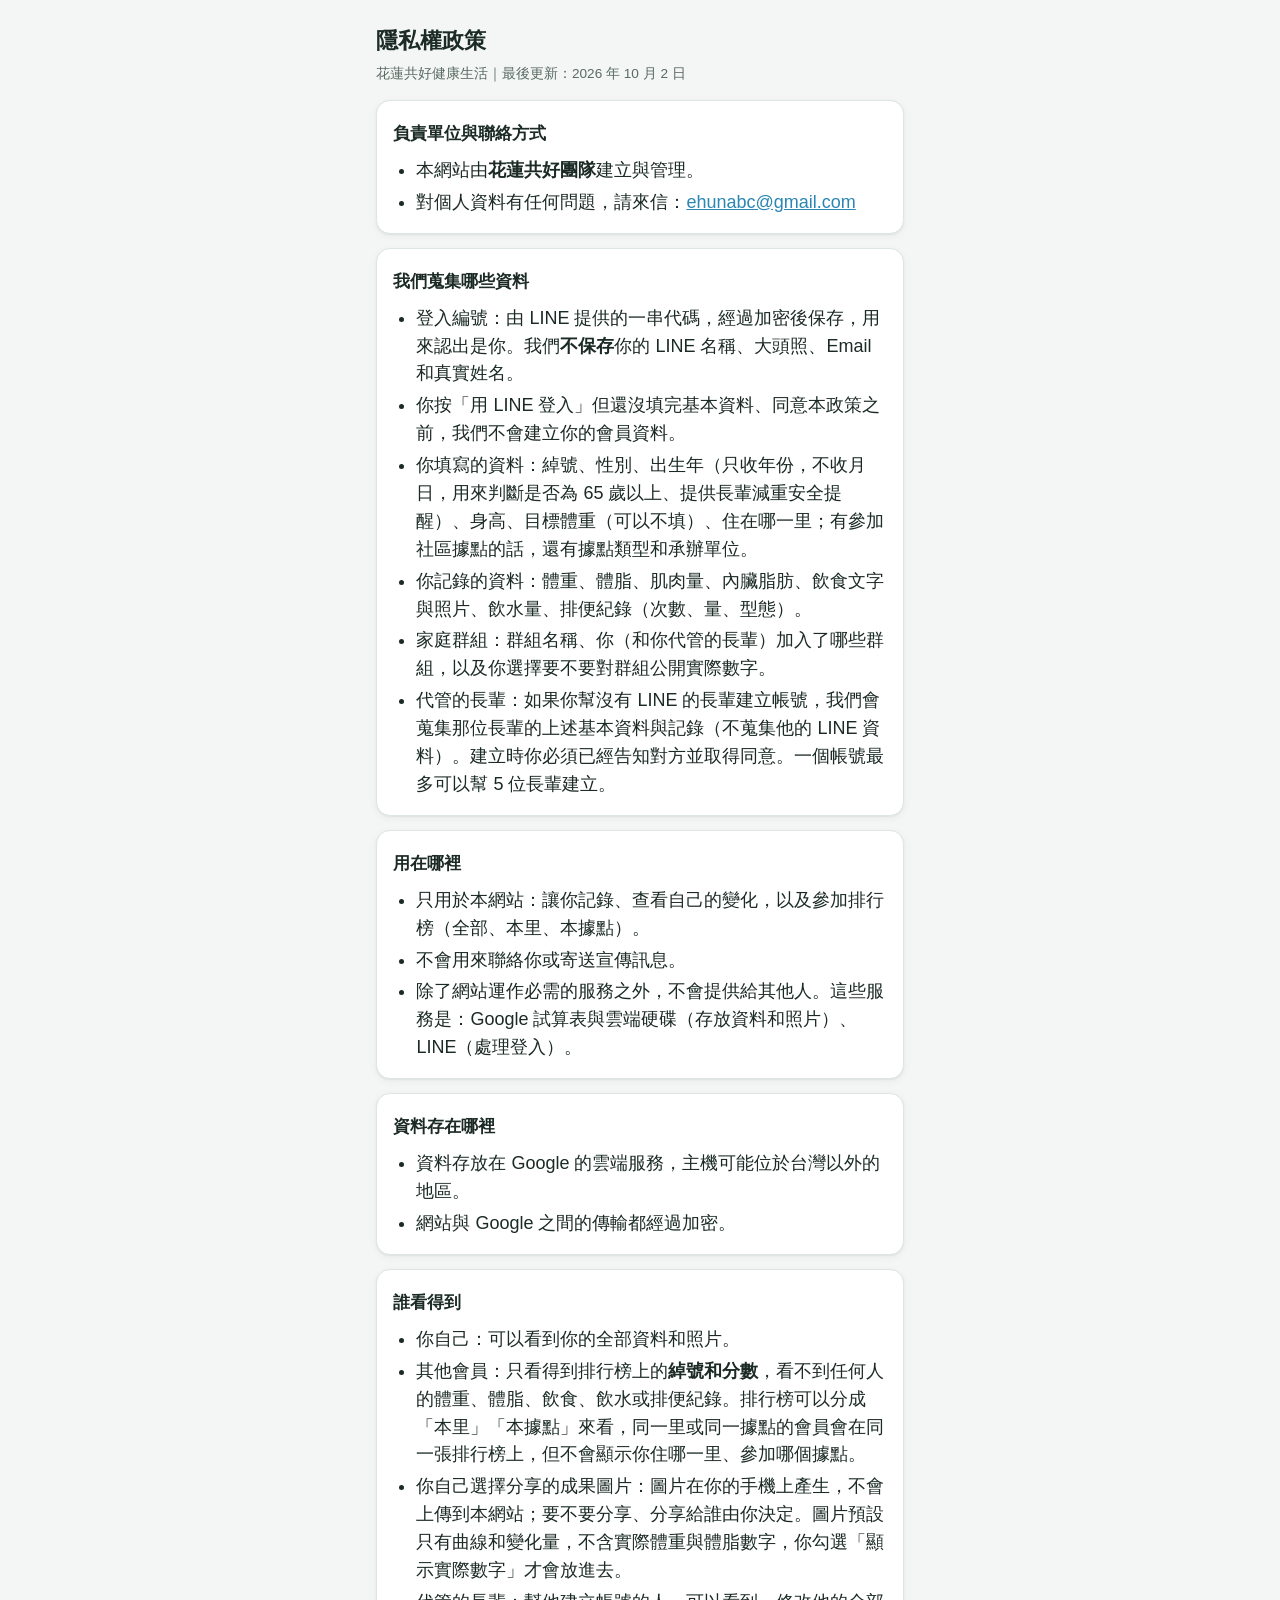
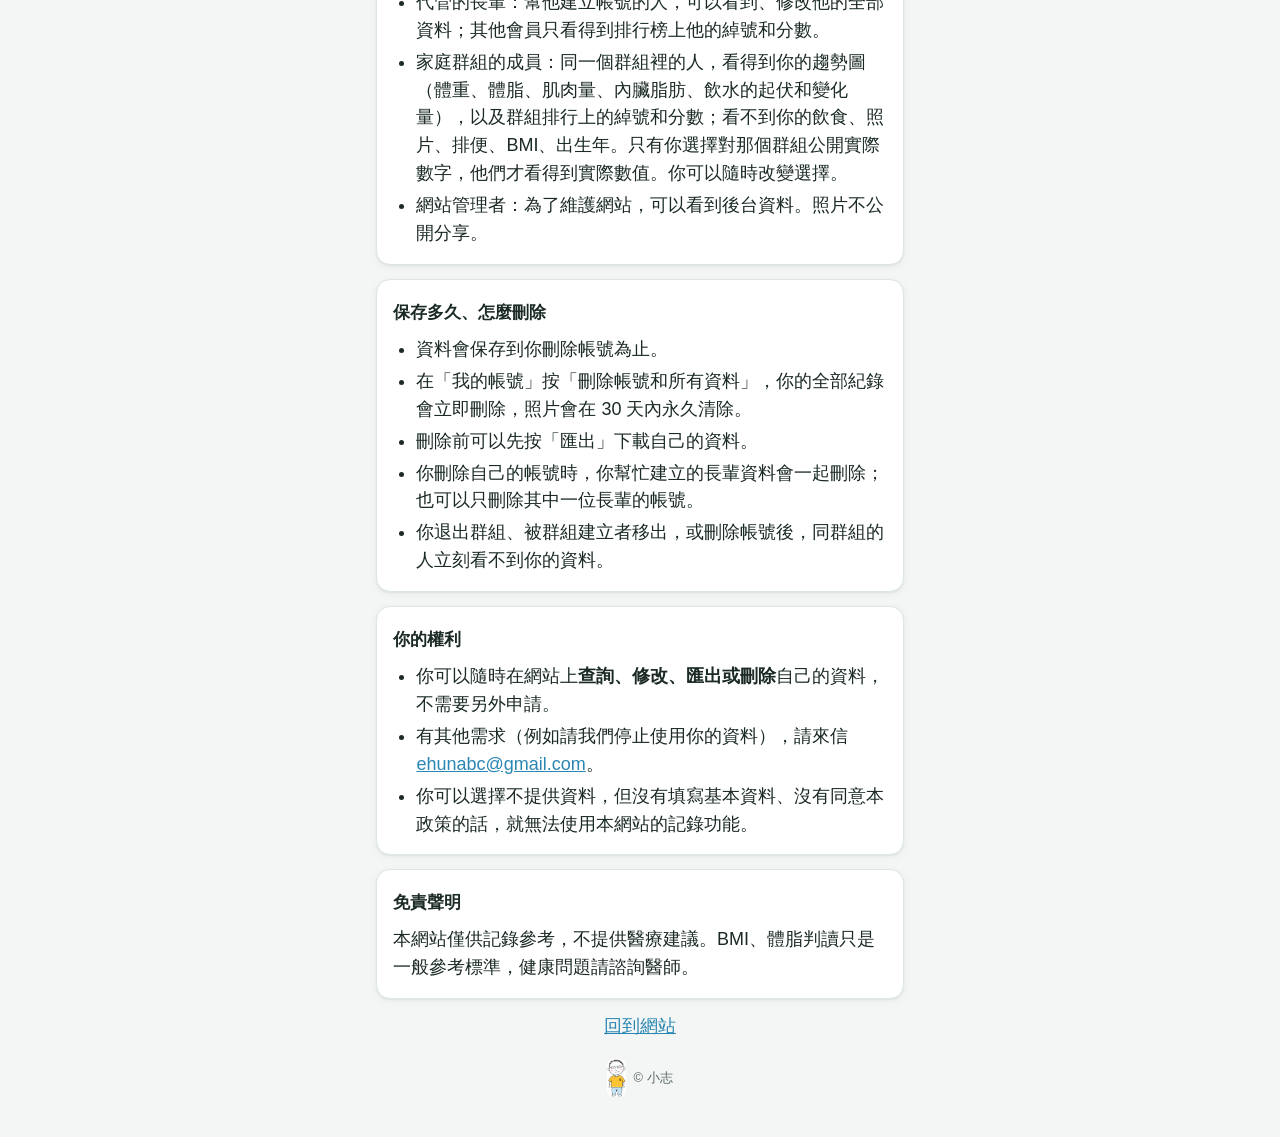
==== privacy.html @ e1be7bd6 "每頁底部加小圖像與 © 小志" ====
<!DOCTYPE html>
<html lang="zh-Hant-TW">
<head>
  <meta charset="UTF-8">
  <meta name="viewport" content="width=device-width, initial-scale=1, viewport-fit=cover">
  <meta name="theme-color" content="#1f7a5c">
  <link rel="icon" type="image/png" sizes="32x32" href="icons/favicon-32.png">
  <title>隱私權政策｜花蓮共好健康生活</title>
  <link rel="stylesheet" href="css/style.css">
  <style>
    .policy { padding-bottom: 40px; }
    .policy h1 { font-size: 1.4rem; margin: 8px 0 4px; }
    .policy h2 { margin-top: 4px; }
    .policy ul { margin: 6px 0 0; padding-left: 1.3em; }
    .policy li + li { margin-top: 4px; }
  </style>
</head>
<body>
  <main class="page policy">
    <h1>隱私權政策</h1>
    <p class="hint">花蓮共好健康生活｜最後更新：2026 年 10 月 2 日</p>

    <div class="card" style="margin-top:16px">
      <h2>負責單位與聯絡方式</h2>
      <ul>
        <li>本網站由<strong>花蓮共好團隊</strong>建立與管理。</li>
        <li>對個人資料有任何問題，請來信：<a href="mailto:ehunabc@gmail.com">ehunabc@gmail.com</a></li>
      </ul>
    </div>

    <div class="card">
      <h2>我們蒐集哪些資料</h2>
      <ul>
        <li>登入編號：由 LINE 提供的一串代碼，經過加密後保存，用來認出是你。我們<strong>不保存</strong>你的 LINE 名稱、大頭照、Email 和真實姓名。</li>
        <li>你按「用 LINE 登入」但還沒填完基本資料、同意本政策之前，我們不會建立你的會員資料。</li>
        <li>你填寫的資料：綽號、性別、出生年（只收年份，不收月日，用來判斷是否為 65 歲以上、提供長輩減重安全提醒）、身高、目標體重（可以不填）、住在哪一里；有參加社區據點的話，還有據點類型和承辦單位。</li>
        <li>你記錄的資料：體重、體脂、肌肉量、內臟脂肪、飲食文字與照片、飲水量、排便紀錄（次數、量、型態）。</li>
        <li>家庭群組：群組名稱、你（和你代管的長輩）加入了哪些群組，以及你選擇要不要對群組公開實際數字。</li>
        <li>代管的長輩：如果你幫沒有 LINE 的長輩建立帳號，我們會蒐集那位長輩的上述基本資料與記錄（不蒐集他的 LINE 資料）。建立時你必須已經告知對方並取得同意。一個帳號最多可以幫 5 位長輩建立。</li>
      </ul>
    </div>

    <div class="card">
      <h2>用在哪裡</h2>
      <ul>
        <li>只用於本網站：讓你記錄、查看自己的變化，以及參加排行榜（全部、本里、本據點）。</li>
        <li>不會用來聯絡你或寄送宣傳訊息。</li>
        <li>除了網站運作必需的服務之外，不會提供給其他人。這些服務是：Google 試算表與雲端硬碟（存放資料和照片）、LINE（處理登入）。</li>
      </ul>
    </div>

    <div class="card">
      <h2>資料存在哪裡</h2>
      <ul>
        <li>資料存放在 Google 的雲端服務，主機可能位於台灣以外的地區。</li>
        <li>網站與 Google 之間的傳輸都經過加密。</li>
      </ul>
    </div>

    <div class="card">
      <h2>誰看得到</h2>
      <ul>
        <li>你自己：可以看到你的全部資料和照片。</li>
        <li>其他會員：只看得到排行榜上的<strong>綽號和分數</strong>，看不到任何人的體重、體脂、飲食、飲水或排便紀錄。排行榜可以分成「本里」「本據點」來看，同一里或同一據點的會員會在同一張排行榜上，但不會顯示你住哪一里、參加哪個據點。</li>
        <li>你自己選擇分享的成果圖片：圖片在你的手機上產生，不會上傳到本網站；要不要分享、分享給誰由你決定。圖片預設只有曲線和變化量，不含實際體重與體脂數字，你勾選「顯示實際數字」才會放進去。</li>
        <li>代管的長輩：幫他建立帳號的人，可以看到、修改他的全部資料；其他會員只看得到排行榜上他的綽號和分數。</li>
        <li>家庭群組的成員：同一個群組裡的人，看得到你的趨勢圖（體重、體脂、肌肉量、內臟脂肪、飲水的起伏和變化量），以及群組排行上的綽號和分數；看不到你的飲食、照片、排便、BMI、出生年。只有你選擇對那個群組公開實際數字，他們才看得到實際數值。你可以隨時改變選擇。</li>
        <li>網站管理者：為了維護網站，可以看到後台資料。照片不公開分享。</li>
      </ul>
    </div>

    <div class="card">
      <h2>保存多久、怎麼刪除</h2>
      <ul>
        <li>資料會保存到你刪除帳號為止。</li>
        <li>在「我的帳號」按「刪除帳號和所有資料」，你的全部紀錄會立即刪除，照片會在 30 天內永久清除。</li>
        <li>刪除前可以先按「匯出」下載自己的資料。</li>
        <li>你刪除自己的帳號時，你幫忙建立的長輩資料會一起刪除；也可以只刪除其中一位長輩的帳號。</li>
        <li>你退出群組、被群組建立者移出，或刪除帳號後，同群組的人立刻看不到你的資料。</li>
      </ul>
    </div>

    <div class="card">
      <h2>你的權利</h2>
      <ul>
        <li>你可以隨時在網站上<strong>查詢、修改、匯出或刪除</strong>自己的資料，不需要另外申請。</li>
        <li>有其他需求（例如請我們停止使用你的資料），請來信 <a href="mailto:ehunabc@gmail.com">ehunabc@gmail.com</a>。</li>
        <li>你可以選擇不提供資料，但沒有填寫基本資料、沒有同意本政策的話，就無法使用本網站的記錄功能。</li>
      </ul>
    </div>

    <div class="card">
      <h2>免責聲明</h2>
      <p>本網站僅供記錄參考，不提供醫療建議。BMI、體脂判讀只是一般參考標準，健康問題請諮詢醫師。</p>
    </div>

    <p class="center"><a href="index.html">回到網站</a></p>
    <p class="copyright"><img src="images/xiaozhi.png" width="57" height="120" alt="" loading="lazy"><span>© 小志</span></p>
  </main>
</body>
</html>
---- css/style.css ----
/* 花蓮共好健康生活：手機為主、字大好按 */
:root {
  --bg: #f3f6f4;
  --surface: #ffffff;
  --ink: #1b2a24;
  --muted: #5a6a63;
  --line: #dde6e1;
  --primary: #1f7a5c;
  --primary-soft: #e3f1ea;
  --primary-ink: #ffffff;
  --sea: #2a86b3;
  --sea-ink: #16618a;
  --tip-bg: #e6f2f8;
  --ok: #1f7a5c;
  --ok-soft: #e3f1ea;
  --warn: #a8620a;
  --warn-soft: #fbefdc;
  --bad: #b3372b;
  --bad-soft: #f9e3e0;
  --band: rgba(31, 122, 92, 0.12);
  --gold: #c9951c;
  --silver: #8a979c;
  --bronze: #b0703a;
  --shadow: 0 1px 2px rgba(20, 40, 30, 0.06), 0 2px 8px rgba(20, 40, 30, 0.05);
  --radius: 14px;
  --tabbar-h: 64px;
  color-scheme: light;
}

@media (prefers-color-scheme: dark) {
  :root:not([data-theme="light"]) {
    --bg: #111815;
    --surface: #1a2320;
    --ink: #e6eeea;
    --muted: #9db0a8;
    --line: #2c3934;
    --primary: #4cb68e;
    --primary-soft: #1d3a2f;
    --primary-ink: #0d1f18;
    --sea: #5db3dc;
    --sea-ink: #8fcdea;
    --tip-bg: #16303d;
    --ok: #5cc49b;
    --ok-soft: #1d3a2f;
    --warn: #e2a24c;
    --warn-soft: #3a2c16;
    --bad: #ec7a6c;
    --bad-soft: #3d201c;
    --band: rgba(76, 182, 142, 0.16);
    --shadow: none;
    color-scheme: dark;
  }
}

* { box-sizing: border-box; }
[hidden] { display: none !important; }

html { -webkit-text-size-adjust: 100%; }
body {
  margin: 0;
  background: var(--bg);
  color: var(--ink);
  font-family: -apple-system, BlinkMacSystemFont, "PingFang TC", "Noto Sans TC", "Microsoft JhengHei", sans-serif;
  font-size: 18px;
  line-height: 1.55;
}

h1, h2, p { margin: 0; }
h2 { font-size: 1.05rem; margin-bottom: 10px; }
a { color: var(--sea); }

.sr-only {
  position: absolute; width: 1px; height: 1px; overflow: hidden;
  clip: rect(0 0 0 0); white-space: nowrap;
}

/* ---------- 示範提示 ---------- */
.demo-banner {
  background: var(--warn-soft);
  color: var(--warn);
  font-size: 0.85rem;
  padding: 6px 16px;
  text-align: center;
}

/* ---------- 版面 ---------- */
.page {
  max-width: 560px;
  margin: 0 auto;
  padding: 16px 16px calc(var(--tabbar-h) + 24px + env(safe-area-inset-bottom));
}
#view-onboard .page { padding-bottom: 32px; }
.page-title { font-size: 1.3rem; margin: 8px 0 16px; }

.card {
  background: var(--surface);
  border-radius: var(--radius);
  box-shadow: var(--shadow);
  border: 1px solid var(--line);
  padding: 16px;
  margin-bottom: 14px;
}
.card > p + p { margin-top: 6px; }

.grid-2 { display: grid; grid-template-columns: 1fr 1fr; gap: 12px; }

.hint { color: var(--muted); font-size: 0.85rem; }
.center { text-align: center; }
.hint.center { margin-top: 10px; }
.sub { color: var(--muted); font-size: 0.85rem; }
.status { color: var(--primary); font-size: 0.9rem; min-height: 1.2em; margin: 8px 0 4px; }
.form-error { color: var(--bad); font-size: 0.9rem; min-height: 1.3em; margin: 6px 0; }

/* ---------- 表單 ---------- */
.field { display: block; margin-bottom: 12px; border: 0; padding: 0; }
.field > span, .field > legend { display: block; font-size: 0.9rem; color: var(--muted); margin-bottom: 4px; padding: 0; }

input[type="text"], input[type="number"], input[type="date"], textarea, select {
  width: 100%;
  font: inherit;
  color: var(--ink);
  background: var(--bg);
  border: 1.5px solid var(--line);
  border-radius: 10px;
  padding: 10px 12px;
  min-height: 48px;
}
input:focus, textarea:focus, select:focus { outline: none; border-color: var(--primary); background: var(--surface); }
textarea { resize: vertical; }
select { text-overflow: ellipsis; }
select:disabled { opacity: 0.55; }

/* 目標體重旁的建議範圍與提醒 */
.birth-hint { margin: -6px 0 12px; min-height: 1.2em; }
.target-help { margin: -4px 0 12px; }
.target-help .range-line { font-size: 0.95rem; color: var(--primary); }
.target-help .fill-mid { padding: 6px 0; text-align: left; }
.target-warn, .elder-note {
  background: var(--warn-soft); color: var(--warn); border-radius: 10px;
  padding: 8px 12px; font-size: 0.9rem; margin-top: 6px;
}

/* 里別 → 類型 → 承辦單位 */
.site-picker { border-top: 1px solid var(--line); padding-top: 12px; margin-top: 4px; }
.site-picker .site-more[hidden] { display: none; }
.site-picker .site-more { background: var(--bg); border-radius: 12px; padding: 10px 12px 2px; margin-bottom: 12px; }
.site-picker .site-more .hint { margin: 0 0 8px; }
.site-picker .site-full { margin: -6px 0 10px; color: var(--primary); }
.site-picker .site-full[hidden] { display: none; }

.check { display: flex; gap: 10px; align-items: flex-start; margin: 4px 0; font-size: 0.95rem; }
.check input { width: 22px; height: 22px; margin-top: 3px; accent-color: var(--primary); flex: none; }

/* 分段選擇按鈕 */
.seg { display: grid; grid-auto-flow: column; grid-auto-columns: 1fr; gap: 6px; margin-bottom: 12px; }
.seg label { position: relative; }
.seg input { position: absolute; opacity: 0; inset: 0; margin: 0; }
.seg span {
  display: flex; align-items: center; justify-content: center;
  min-height: 46px; border-radius: 10px;
  border: 1.5px solid var(--line); background: var(--bg);
  font-size: 0.95rem; cursor: pointer;
}
.seg input:checked + span { background: var(--primary); border-color: var(--primary); color: var(--primary-ink); font-weight: 600; }
.seg input:focus-visible + span { outline: 2px solid var(--sea); outline-offset: 2px; }

/* ---------- 按鈕 ---------- */
.btn {
  font: inherit;
  font-size: 1rem;
  min-height: 50px;
  padding: 10px 18px;
  border-radius: 12px;
  border: 1.5px solid var(--line);
  background: var(--surface);
  color: var(--ink);
  cursor: pointer;
  display: inline-flex; align-items: center; justify-content: center; gap: 10px;
}
.btn.block { width: 100%; margin-top: 8px; }
.btn.primary { background: var(--primary); border-color: var(--primary); color: var(--primary-ink); font-weight: 600; }
.btn.danger { background: var(--bad); border-color: var(--bad); color: #fff; font-weight: 600; }
.btn.danger-outline { color: var(--bad); border-color: var(--bad-soft); }
.btn:active { transform: translateY(1px); }
.btn-row { display: grid; grid-template-columns: 1fr 1fr; gap: 10px; margin-top: 8px; }

.link-btn {
  font: inherit; font-size: 0.9rem; background: none; border: 0; padding: 6px 8px;
  color: var(--sea); cursor: pointer; text-decoration: underline; text-underline-offset: 3px;
}
.danger-text { color: var(--bad); }

/* ---------- 登入頁 ---------- */
.login-wrap { max-width: 420px; margin: 0 auto; padding: 32px 20px 24px; }
.brand { text-align: center; margin-bottom: 20px; }
.brand-mark { width: 76px; height: 76px; margin: 0 auto 12px; border-radius: 22px; background: var(--primary-soft); display: grid; place-items: center; }
.brand-mark svg { width: 56px; height: 56px; }
.mark-mountain { fill: var(--primary); }
.mark-sea { fill: var(--sea); }
.brand h1 { font-size: 1.6rem; letter-spacing: 0.04em; }
.tagline { color: var(--muted); margin-top: 4px; }

.feature-list { list-style: none; padding: 16px; margin: 0 0 20px; background: var(--surface); border: 1px solid var(--line); border-radius: var(--radius); }
.feature-list li { padding: 4px 0 4px 26px; position: relative; font-size: 0.95rem; }
.feature-list li::before { content: ""; position: absolute; left: 4px; top: 12px; width: 10px; height: 10px; border-radius: 50%; background: var(--primary); }

.btn-line { width: 100%; margin-bottom: 12px; font-weight: 600; }

/* 登入頁最底下的單位標誌：小小的、不搶眼 */
.partner { margin-top: 26px; text-align: center; }
.partner img { width: 145px; max-width: 50%; height: auto; opacity: 0.9; }

/* 跟後台溝通時，最上方出現一條跑動的細線 */
.busy-bar { position: fixed; top: 0; left: 0; right: 0; height: 3px; z-index: 50; pointer-events: none; opacity: 0; transition: opacity 0.2s; overflow: hidden; }
.busy-bar::before { content: ""; position: absolute; top: 0; bottom: 0; width: 40%; background: var(--sea); animation: busy 1s ease-in-out infinite; }
.is-busy .busy-bar { opacity: 1; }
@keyframes busy { from { left: -40%; } to { left: 100%; } }
.btn-line svg { width: 24px; height: 24px; flex: none; }
.btn-line { background: #06c755; border-color: #06c755; color: #fff; }

/* 著作權：小圖像＋© 小志（每一頁最底下）；圖是白底，深色模式加圓角讓邊緣自然 */
.copyright { margin: 18px 0 0; display: flex; align-items: center; justify-content: center; gap: 8px; font-size: 0.8rem; color: var(--muted); }
.copyright img { height: 38px; width: auto; border-radius: 6px; }
.site-foot { margin-top: 28px; text-align: center; font-size: 0.8rem; color: var(--muted); display: grid; gap: 4px; }

/* ---------- 主畫面頂端與分頁列 ---------- */
.topbar {
  position: sticky; top: 0; z-index: 5;
  display: flex; justify-content: space-between; align-items: center; gap: 12px;
  padding: 12px 16px;
  background: var(--primary); color: var(--primary-ink);
}
.topbar-title { font-weight: 700; letter-spacing: 0.03em; }
.topbar-hello { font-size: 0.85rem; opacity: 0.9; overflow: hidden; text-overflow: ellipsis; white-space: nowrap; }
.topbar-right { display: flex; align-items: center; gap: 10px; min-width: 0; }
.help-btn {
  flex: none; width: 36px; height: 36px; border-radius: 50%;
  border: 2px solid rgba(255, 255, 255, 0.85); background: transparent;
  color: var(--primary-ink); font: inherit; font-weight: 700; font-size: 1rem; line-height: 1; padding: 0; cursor: pointer;
}
.back-btn { font: inherit; font-weight: 600; background: none; border: 0; color: var(--primary-ink); padding: 6px 4px; cursor: pointer; }

/* ---------- 內臟脂肪的單位選擇 ---------- */
.visceral-field > span { display: flex; align-items: center; gap: 8px; height: 1.55em; margin-bottom: 4px; }
.unit-select {
  font: inherit; font-size: 0.85rem; min-height: 0; height: 30px; padding: 0 6px; border-radius: 8px;
  border: 1.5px solid var(--primary); background: var(--primary-soft); color: var(--ink); width: auto;
}
#visceral-hint { margin: -4px 0 6px; }
#visceral-hint.old { color: var(--warn); }

/* ---------- 家人群組 ---------- */
.chips { display: flex; flex-wrap: wrap; gap: 8px; margin-bottom: 12px; }
.chip {
  font: inherit; font-size: 0.95rem; min-height: 40px; padding: 4px 14px; border-radius: 999px;
  border: 1.5px solid var(--line); background: var(--surface); color: var(--ink); cursor: pointer;
}
.chip.on { background: var(--primary); border-color: var(--primary); color: var(--primary-ink); font-weight: 600; }
.group-title { display: flex; justify-content: space-between; align-items: baseline; gap: 8px; }
.group-title h2 { margin-bottom: 6px; }
.invite { font-size: 1.1rem; margin: 4px 0; }
.invite strong { font-size: 1.7rem; letter-spacing: 0.18em; color: var(--primary); font-variant-numeric: tabular-nums; }
.me-mark.mine { background: var(--sea); }
.me-mark.creator { background: var(--muted); }
.gm-row { padding: 10px 0; border-top: 1px solid var(--line); display: grid; gap: 6px; }
.gm-name { display: flex; align-items: center; flex-wrap: wrap; gap: 4px; }
.gm-name .nick { font-weight: 600; }
.gm-row .check.small { font-size: 0.85rem; margin: 0; }
.gm-row .link-btn { justify-self: start; padding-left: 0; }
#groups-actions { margin-top: 6px; }

/* ---------- 代管：幫沒有 LINE 的長輩記錄 ---------- */
.who-select {
  font: inherit; font-size: 0.85rem; min-height: 36px; max-width: 46vw; padding: 4px 8px;
  border-radius: 10px; border: 2px solid rgba(255, 255, 255, 0.85); background: transparent; color: var(--primary-ink);
  text-overflow: ellipsis;
}
.who-select option { color: #1b2a24; background: #ffffff; }
.is-acting .topbar { background: var(--sea-ink); }
.acting-bar {
  position: sticky; top: 60px; z-index: 4;
  display: flex; justify-content: space-between; align-items: center; gap: 8px;
  background: var(--tip-bg); color: var(--sea-ink); padding: 6px 16px; font-size: 0.9rem; font-weight: 600;
}
.managed-row { display: flex; justify-content: space-between; align-items: center; gap: 8px; padding: 6px 0; border-top: 1px solid var(--line); }
.managed-row .nick { font-weight: 600; overflow: hidden; text-overflow: ellipsis; white-space: nowrap; }
.managed-dialog { max-height: 92vh; overflow-y: auto; }
#managed-list { margin: 8px 0 4px; }
#managed-list .count { color: var(--muted); font-size: 0.85rem; margin-bottom: 4px; }

/* ---------- 常見問題 ---------- */
#view-faq .page { padding-bottom: 32px; }
.faq-search { position: sticky; top: 60px; z-index: 4; background: var(--bg); padding: 4px 0 8px; }
.faq-search input {
  width: 100%; font: inherit; min-height: 50px; padding: 10px 14px;
  border-radius: 999px; border: 2px solid var(--primary); background: var(--surface); color: var(--ink);
}
#faq-count { margin: 0 4px 10px; }
.faq-cat h2 { color: var(--primary); margin-bottom: 4px; }
.faq-item { border-top: 1px solid var(--line); }
.faq-item:first-of-type { border-top: 0; }
.faq-item summary {
  cursor: pointer; padding: 12px 28px 12px 0; font-weight: 600; position: relative; list-style: none;
}
.faq-item summary::-webkit-details-marker { display: none; }
.faq-item summary::after { content: "＋"; position: absolute; right: 2px; top: 12px; color: var(--sea); }
.faq-item[open] summary::after { content: "－"; }
.faq-a { padding: 0 0 14px; font-size: 0.95rem; line-height: 1.7; color: var(--ink); }
.faq-note { color: var(--muted); font-size: 0.82rem; margin: 6px 4px 0; }

.tabbar {
  position: fixed; left: 0; right: 0; bottom: 0; z-index: 5;
  display: grid; grid-template-columns: repeat(6, 1fr);
  background: var(--surface); border-top: 1px solid var(--line);
  padding-bottom: env(safe-area-inset-bottom);
}
.tabbar button {
  font: inherit; font-size: 0.68rem; color: var(--muted); padding: 0 2px;
  background: none; border: 0; min-height: var(--tabbar-h);
  display: flex; flex-direction: column; align-items: center; justify-content: center; gap: 3px;
  cursor: pointer;
}
.tabbar svg { width: 24px; height: 24px; fill: none; stroke: currentColor; stroke-width: 2; stroke-linecap: round; stroke-linejoin: round; }
.tabbar button.active { color: var(--primary); font-weight: 700; }

/* ---------- 今天記錄 ---------- */
.tip {
  display: flex; gap: 10px; align-items: flex-start;
  background: var(--tip-bg); color: var(--ink);
  border-left: 5px solid var(--sea);
  border-radius: 10px; padding: 12px 14px; margin-bottom: 14px;
  font-size: 0.92rem;
}
.tip svg { flex: none; width: 24px; height: 24px; margin-top: 1px; fill: none; stroke: var(--sea); stroke-width: 2.2; stroke-linecap: round; }
.tip-title { font-weight: 700; font-size: 1.05rem; color: var(--sea-ink); margin-bottom: 2px; }
.day-meals { margin-top: 14px; }
.day-meals .sub { margin-bottom: 6px; }
.meal-row { display: flex; gap: 10px; align-items: baseline; padding: 6px 0; border-top: 1px solid var(--line); }
.meal-tag {
  flex: none; font-size: 0.8rem; font-weight: 600;
  background: var(--primary-soft); color: var(--primary);
  border-radius: 999px; padding: 2px 10px;
}
.meal-text { flex: 1; word-break: break-word; }

/* ---------- 飲水 ---------- */
.water-line { display: flex; align-items: baseline; gap: 6px; }
.water-total { font-size: 2.2rem; font-weight: 700; color: var(--sea); line-height: 1.1; font-variant-numeric: tabular-nums; }
.water-bar { height: 10px; border-radius: 999px; background: var(--tip-bg); overflow: hidden; margin: 8px 0 4px; }
.water-bar span { display: block; height: 100%; width: 0; background: var(--sea); border-radius: 999px; transition: width 0.25s; }
.water-btns { display: grid; grid-template-columns: repeat(4, 1fr); gap: 8px; margin-top: 10px; }
.water-btns .btn { padding: 8px 4px; font-weight: 700; color: var(--sea-ink); border-color: var(--sea); background: var(--tip-bg); }
.water-edit { margin-top: 12px; }
.water-edit summary { color: var(--sea); font-size: 0.9rem; cursor: pointer; padding: 4px 0; }
.water-edit-row { display: grid; grid-template-columns: 1fr auto; gap: 8px; margin-top: 8px; }

/* ---------- 排便 ---------- */
.h2-row { display: flex; justify-content: space-between; align-items: center; gap: 8px; }
.count-badge { font-size: 0.9rem; font-weight: 700; background: var(--primary-soft); color: var(--primary); border-radius: 999px; padding: 2px 12px; }
.card > .sub { margin-bottom: 4px; }

/* 統計長條（我的變化 → 排便） */
.stat-label { margin-top: 10px; }
.stat-bar { display: flex; gap: 3px; margin-top: 4px; border-radius: 8px; overflow: hidden; }
.stat-bar span { min-width: 54px; padding: 6px 8px; font-size: 0.85rem; font-weight: 600; white-space: nowrap; color: #fff; text-align: center; }
.stat-bar .seg-0 { background: var(--warn); }
.stat-bar .seg-1 { background: var(--primary); }
.stat-bar .seg-2 { background: var(--sea); }


/* ---------- 照片 ---------- */
.photo-pick { display: flex; align-items: center; gap: 12px; margin-bottom: 8px; }
.photo-pick .btn { min-height: 46px; font-size: 0.95rem; }
.photo-pick svg { width: 22px; height: 22px; fill: none; stroke: currentColor; stroke-width: 2; stroke-linejoin: round; }

.thumbs { display: flex; flex-wrap: wrap; gap: 8px; }
.thumbs:empty { display: none; }
#photo-preview { margin-bottom: 4px; }
.thumbs-sm { margin-top: 6px; }
.thumb {
  position: relative; display: block; padding: 0; overflow: hidden;
  width: 64px; height: 64px; border-radius: 10px;
  border: 1px solid var(--line); background: var(--bg); cursor: zoom-in;
}
.thumb img { width: 100%; height: 100%; object-fit: cover; display: block; }
.thumb-lg { width: 88px; height: 88px; cursor: default; }
.thumb-missing { cursor: default; font-size: 0.65rem; color: var(--muted); line-height: 1.2; padding: 4px; }
.thumb-x {
  position: absolute; top: 4px; right: 4px;
  width: 28px; height: 28px; border-radius: 50%; border: 0;
  background: rgba(0, 0, 0, 0.6); color: #fff; font-size: 1.1rem; line-height: 1; cursor: pointer;
}

.viewer {
  border: 0; padding: 12px; border-radius: 16px;
  background: var(--surface); max-width: 94vw; max-height: 92vh;
  display: none; flex-direction: column; gap: 10px; align-items: stretch;
}
.viewer[open] { display: flex; }
.viewer::backdrop { background: rgba(0, 0, 0, 0.75); }
.viewer img { max-width: 100%; max-height: calc(92vh - 90px); object-fit: contain; border-radius: 10px; display: block; margin: 0 auto; }

/* ---------- 我的變化 ---------- */
.bmi-top { display: flex; justify-content: space-between; align-items: center; }
.bmi-num { font-size: 2.4rem; font-weight: 700; line-height: 1.1; font-variant-numeric: tabular-nums; }
.bmi-range { color: var(--muted); font-size: 0.9rem; margin: 4px 0 8px; }
.fat-line { display: flex; flex-wrap: wrap; gap: 6px 10px; align-items: center; padding-top: 10px; margin-top: 10px !important; border-top: 1px solid var(--line); }

.tag { display: inline-block; font-size: 0.85rem; font-weight: 700; padding: 3px 12px; border-radius: 999px; }
.tag-ok { background: var(--ok-soft); color: var(--ok); }
.tag-warn { background: var(--warn-soft); color: var(--warn); }
.tag-bad { background: var(--bad-soft); color: var(--bad); }

.range-seg { margin-bottom: 14px; }
.chart-head { display: flex; justify-content: space-between; align-items: baseline; gap: 8px; flex-wrap: wrap; }
.chart-head h2 { margin-bottom: 4px; }
.chart-sum { font-size: 0.9rem; color: var(--muted); }
.chart-sum strong { color: var(--ink); }
.chart { width: 100%; height: auto; display: block; margin-top: 4px; }
.chart-empty { color: var(--muted); padding: 24px 0; text-align: center; }
.c-grid { stroke: var(--line); stroke-width: 1; }
.c-axis { fill: var(--muted); font-size: 11px; }
.c-band { fill: var(--band); }
.c-band-label { fill: var(--primary); font-size: 10px; }
.c-target { stroke: var(--warn); stroke-width: 1.5; stroke-dasharray: 5 4; }
.c-target-label { fill: var(--warn); font-size: 11px; font-weight: 600; }
.c-line { fill: none; stroke: var(--primary); stroke-width: 2.4; stroke-linejoin: round; stroke-linecap: round; }
.c-dot { fill: var(--primary); }
.c-last { fill: var(--surface); stroke: var(--primary); stroke-width: 2.5; }
.tone-sea .c-line, .tone-sea .c-last { stroke: var(--sea); }
.tone-sea .c-dot { fill: var(--sea); }

/* ---------- 每日紀錄 ---------- */
.diary-date { font-size: 1.1rem; display: flex; align-items: center; gap: 8px; margin-bottom: 6px; }
.day-badge { font-size: 0.75rem; font-weight: 700; background: var(--primary); color: var(--primary-ink); border-radius: 999px; padding: 1px 10px; }
.day-row { display: flex; gap: 12px; align-items: baseline; padding: 10px 0; border-top: 1px solid var(--line); }
.day-label {
  flex: none; width: 3.2em; text-align: center;
  font-size: 0.85rem; font-weight: 700; color: var(--sea-ink);
  background: var(--tip-bg); border-radius: 8px; padding: 2px 0;
}
.day-value { flex: 1; min-width: 0; }
.body-grid { display: grid; grid-template-columns: repeat(2, minmax(0, 1fr)); gap: 8px 12px; }
.body-stat { display: flex; flex-direction: column; line-height: 1.3; white-space: nowrap; }
.body-stat .sub { font-size: 0.78rem; }
@media (min-width: 560px) { .body-grid { grid-template-columns: repeat(4, minmax(0, 1fr)); } }
.diary-list { list-style: none; padding: 0; margin: 0; }
.diary-item { display: flex; flex-wrap: wrap; gap: 4px 10px; align-items: baseline; padding: 6px 0; border-top: 1px dashed var(--line); }
.diary-item:first-child { border-top: 0; padding-top: 0; }
.diary-actions { margin-left: auto; display: flex; }
@media (max-width: 480px) {
  /* 手機上把修改／刪除放到餐點下一行，讓文字有足夠寬度 */
  .diary-item .meal-text { flex: 1 1 calc(100% - 70px); }
  .diary-actions { width: 100%; justify-content: flex-end; margin-top: -4px; }
  .diary-actions .link-btn { padding: 2px 8px; font-size: 0.85rem; }
}

/* ---------- 競賽排行 ---------- */
.rank-note { background: var(--warn-soft); color: var(--warn); font-size: 0.85rem; border-radius: 8px; padding: 6px 10px; margin-bottom: 8px !important; }
.formula { font-size: 0.9rem; background: var(--bg); border-radius: 8px; padding: 8px 10px; margin: 6px 0; }
.me-card { border-color: var(--primary); }
.me-rank { font-size: 1.2rem; }
.me-rank strong { font-size: 1.8rem; color: var(--primary); }

.board { list-style: none; padding: 0; margin: 8px 0 0; }
.board-row { display: flex; align-items: center; gap: 12px; padding: 10px 8px; border-top: 1px solid var(--line); }
.board-row.is-me { background: var(--primary-soft); border-radius: 10px; border-top-color: transparent; }
.rank { flex: none; width: 34px; height: 34px; border-radius: 50%; display: grid; place-items: center; font-weight: 700; background: var(--bg); font-variant-numeric: tabular-nums; }
.rank-1 { background: var(--gold); color: #fff; }
.rank-2 { background: var(--silver); color: #fff; }
.rank-3 { background: var(--bronze); color: #fff; }
.nick { flex: 1; min-width: 0; overflow: hidden; text-overflow: ellipsis; white-space: nowrap; }
.me-mark { font-size: 0.75rem; font-weight: 700; margin-left: 6px; padding: 1px 8px; border-radius: 999px; background: var(--primary); color: var(--primary-ink); }
.score { font-weight: 700; font-variant-numeric: tabular-nums; }
.score.neg { color: var(--bad); }

/* ---------- 分享成果 ---------- */
.share-open { margin: 0 0 14px; }
.share-dialog { max-height: 92vh; overflow-y: auto; }
.share-items { display: grid; gap: 4px; margin: 8px 0 12px; }
.share-items .check { margin: 0; padding: 8px 0; align-items: center; border-bottom: 1px solid var(--line); }
.share-items .check input { margin-top: 0; }
.share-items .check.off { opacity: 0.5; }
.share-items .check .note { color: var(--muted); font-size: 0.8rem; margin-left: 6px; }
.share-numbers-hint { margin: 2px 0 10px 32px; }
.share-preview { background: var(--bg); border-radius: 12px; padding: 8px; margin: 8px 0; min-height: 60px; text-align: center; }
.share-preview img { width: 100%; height: auto; border-radius: 8px; display: block; margin: 0 auto; }
.share-preview img[hidden] { display: none; }

/* ---------- 對話框與提示 ---------- */
.modal {
  border: 0; border-radius: 16px; padding: 0;
  width: min(92vw, 420px);
  background: var(--surface); color: var(--ink);
}
.modal::backdrop { background: rgba(10, 20, 15, 0.45); }
.modal-body { padding: 20px; }
.modal-msg { margin-bottom: 12px; }
#modal-extra .seg { margin-bottom: 10px; }
#modal-extra textarea, #modal-extra input { margin-bottom: 4px; }

.toast {
  position: fixed; left: 50%; bottom: calc(var(--tabbar-h) + 16px + env(safe-area-inset-bottom));
  transform: translate(-50%, 20px);
  background: var(--ink); color: var(--bg);
  padding: 10px 18px; border-radius: 999px; font-size: 0.95rem;
  opacity: 0; pointer-events: none; transition: opacity 0.2s, transform 0.2s;
  max-width: calc(100vw - 32px); text-align: center; z-index: 20;
}
.toast.show { opacity: 1; transform: translate(-50%, 0); }

@media (max-width: 360px) {
  body { font-size: 17px; }
  .grid-2 { grid-template-columns: 1fr; }
}
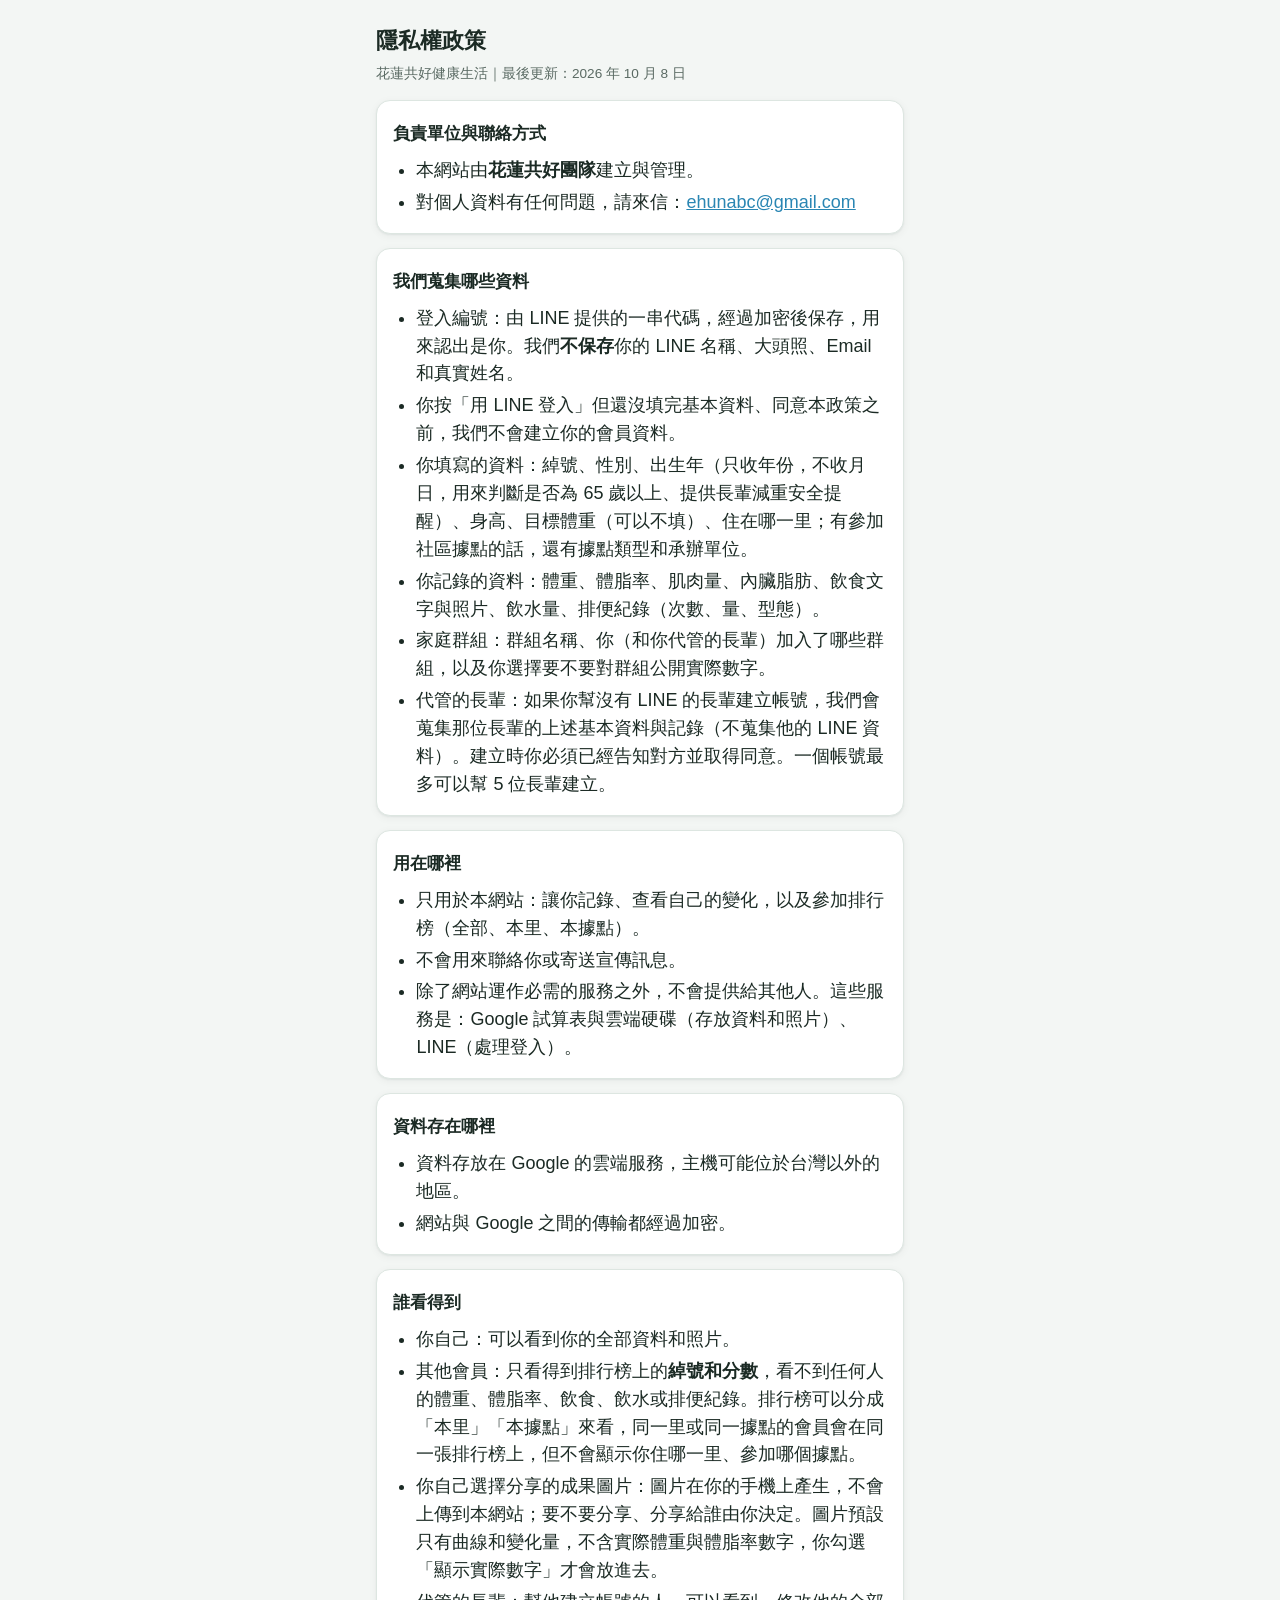
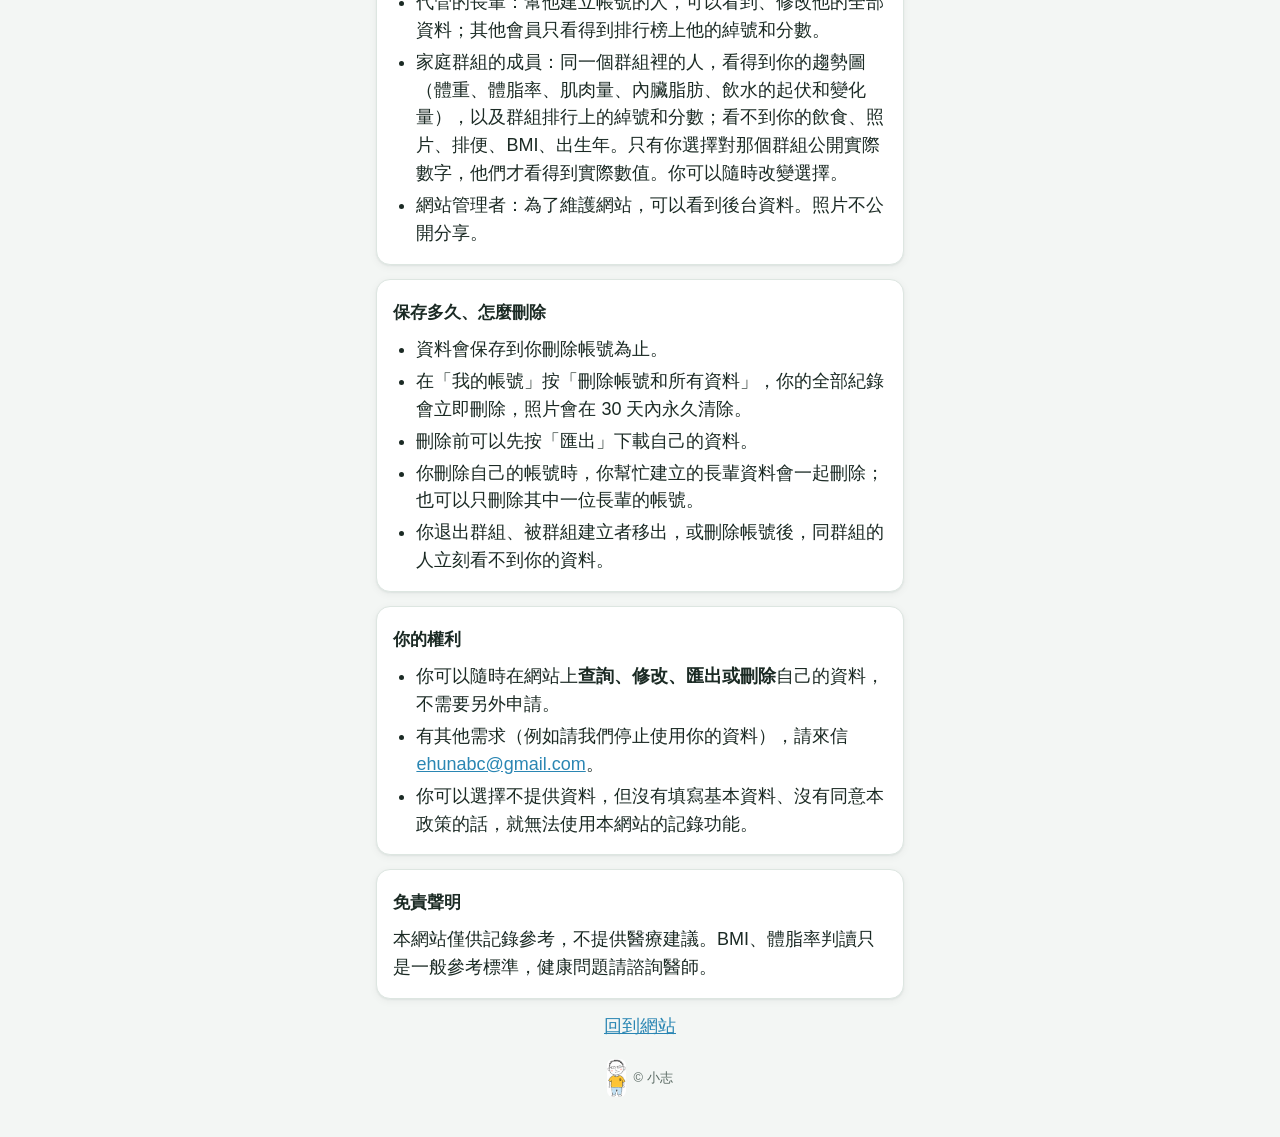
==== commit 43d595c3: "FAQ and privacy: body fat rate wording" ====
--- a/privacy.html
+++ b/privacy.html
@@ -6,7 +6,7 @@
   <meta name="theme-color" content="#1f7a5c">
   <link rel="icon" type="image/png" sizes="32x32" href="icons/favicon-32.png">
   <title>隱私權政策｜花蓮共好健康生活</title>
-  <link rel="stylesheet" href="css/style.css">
+  <link rel="stylesheet" href="css/style.css?v=6d889565">
   <style>
     .policy { padding-bottom: 40px; }
     .policy h1 { font-size: 1.4rem; margin: 8px 0 4px; }
@@ -18,7 +18,7 @@
 <body>
   <main class="page policy">
     <h1>隱私權政策</h1>
-    <p class="hint">花蓮共好健康生活｜最後更新：2026 年 10 月 2 日</p>
+    <p class="hint">花蓮共好健康生活｜最後更新：2026 年 10 月 8 日</p>
 
     <div class="card" style="margin-top:16px">
       <h2>負責單位與聯絡方式</h2>
@@ -34,7 +34,7 @@
         <li>登入編號：由 LINE 提供的一串代碼，經過加密後保存，用來認出是你。我們<strong>不保存</strong>你的 LINE 名稱、大頭照、Email 和真實姓名。</li>
         <li>你按「用 LINE 登入」但還沒填完基本資料、同意本政策之前，我們不會建立你的會員資料。</li>
         <li>你填寫的資料：綽號、性別、出生年（只收年份，不收月日，用來判斷是否為 65 歲以上、提供長輩減重安全提醒）、身高、目標體重（可以不填）、住在哪一里；有參加社區據點的話，還有據點類型和承辦單位。</li>
-        <li>你記錄的資料：體重、體脂、肌肉量、內臟脂肪、飲食文字與照片、飲水量、排便紀錄（次數、量、型態）。</li>
+        <li>你記錄的資料：體重、體脂率、肌肉量、內臟脂肪、飲食文字與照片、飲水量、排便紀錄（次數、量、型態）。</li>
         <li>家庭群組：群組名稱、你（和你代管的長輩）加入了哪些群組，以及你選擇要不要對群組公開實際數字。</li>
         <li>代管的長輩：如果你幫沒有 LINE 的長輩建立帳號，我們會蒐集那位長輩的上述基本資料與記錄（不蒐集他的 LINE 資料）。建立時你必須已經告知對方並取得同意。一個帳號最多可以幫 5 位長輩建立。</li>
       </ul>
@@ -61,10 +61,10 @@
       <h2>誰看得到</h2>
       <ul>
         <li>你自己：可以看到你的全部資料和照片。</li>
-        <li>其他會員：只看得到排行榜上的<strong>綽號和分數</strong>，看不到任何人的體重、體脂、飲食、飲水或排便紀錄。排行榜可以分成「本里」「本據點」來看，同一里或同一據點的會員會在同一張排行榜上，但不會顯示你住哪一里、參加哪個據點。</li>
-        <li>你自己選擇分享的成果圖片：圖片在你的手機上產生，不會上傳到本網站；要不要分享、分享給誰由你決定。圖片預設只有曲線和變化量，不含實際體重與體脂數字，你勾選「顯示實際數字」才會放進去。</li>
+        <li>其他會員：只看得到排行榜上的<strong>綽號和分數</strong>，看不到任何人的體重、體脂率、飲食、飲水或排便紀錄。排行榜可以分成「本里」「本據點」來看，同一里或同一據點的會員會在同一張排行榜上，但不會顯示你住哪一里、參加哪個據點。</li>
+        <li>你自己選擇分享的成果圖片：圖片在你的手機上產生，不會上傳到本網站；要不要分享、分享給誰由你決定。圖片預設只有曲線和變化量，不含實際體重與體脂率數字，你勾選「顯示實際數字」才會放進去。</li>
         <li>代管的長輩：幫他建立帳號的人，可以看到、修改他的全部資料；其他會員只看得到排行榜上他的綽號和分數。</li>
-        <li>家庭群組的成員：同一個群組裡的人，看得到你的趨勢圖（體重、體脂、肌肉量、內臟脂肪、飲水的起伏和變化量），以及群組排行上的綽號和分數；看不到你的飲食、照片、排便、BMI、出生年。只有你選擇對那個群組公開實際數字，他們才看得到實際數值。你可以隨時改變選擇。</li>
+        <li>家庭群組的成員：同一個群組裡的人，看得到你的趨勢圖（體重、體脂率、肌肉量、內臟脂肪、飲水的起伏和變化量），以及群組排行上的綽號和分數；看不到你的飲食、照片、排便、BMI、出生年。只有你選擇對那個群組公開實際數字，他們才看得到實際數值。你可以隨時改變選擇。</li>
         <li>網站管理者：為了維護網站，可以看到後台資料。照片不公開分享。</li>
       </ul>
     </div>
@@ -91,7 +91,7 @@
 
     <div class="card">
       <h2>免責聲明</h2>
-      <p>本網站僅供記錄參考，不提供醫療建議。BMI、體脂判讀只是一般參考標準，健康問題請諮詢醫師。</p>
+      <p>本網站僅供記錄參考，不提供醫療建議。BMI、體脂率判讀只是一般參考標準，健康問題請諮詢醫師。</p>
     </div>
 
     <p class="center"><a href="index.html">回到網站</a></p>
--- a/css/style.css
+++ b/css/style.css
@@ -113,6 +113,7 @@
 
 /* ---------- 表單 ---------- */
 .field { display: block; margin-bottom: 12px; border: 0; padding: 0; }
+.field-note { display: block; margin-top: 4px; font-size: 0.8rem; color: var(--muted); }
 .field > span, .field > legend { display: block; font-size: 0.9rem; color: var(--muted); margin-bottom: 4px; padding: 0; }
 
 input[type="text"], input[type="number"], input[type="date"], textarea, select {
@@ -222,6 +223,46 @@
 .copyright { margin: 18px 0 0; display: flex; align-items: center; justify-content: center; gap: 8px; font-size: 0.8rem; color: var(--muted); }
 .copyright img { height: 38px; width: auto; border-radius: 6px; }
 .site-foot { margin-top: 28px; text-align: center; font-size: 0.8rem; color: var(--muted); display: grid; gap: 4px; }
+/* 登入頁：左邊連結、右邊 QR Code */
+.login-foot { display: flex; align-items: center; justify-content: space-between; gap: 14px; text-align: left; }
+.login-links { display: grid; gap: 4px; justify-items: start; flex: 1; min-width: 0; }
+.login-links .link-btn { padding-left: 0; }
+.login-qr { margin: 0; flex: none; text-align: center; }
+.login-qr img { display: block; width: 110px; height: 110px; margin: 0 auto 4px; border-radius: 8px; background: #fff; padding: 4px; box-shadow: 0 0 0 1px var(--line); }
+/* ---------- 使用導覽：畫面變暗，圈出一個按鈕，旁邊放說明 ---------- */
+.tour[hidden] { display: none; }
+.tour { position: fixed; inset: 0; z-index: 200; }
+.tour-hole { position: fixed; border-radius: 14px; box-shadow: 0 0 0 9999px rgba(0, 0, 0, 0.75); outline: 4px solid #ffd978; transition: all 0.25s ease; pointer-events: none; }
+.tour-tip { position: fixed; background: var(--surface); color: var(--ink); border-radius: 16px; padding: 16px 18px 14px; box-shadow: 0 10px 30px rgba(0, 0, 0, 0.3); }
+.tour-step { margin: 0 0 4px; font-size: 0.85rem; color: var(--primary); font-weight: 600; }
+.tour-text { margin: 0 0 14px; font-size: 1.1rem; line-height: 1.55; font-weight: 600; }
+.tour-btns { display: flex; justify-content: flex-end; gap: 10px; }
+.tour-btns .btn[hidden] { display: none; }
+.tour-again { margin-bottom: 14px; }
+
+/* ---------- 我的家人圖：我 → 代管的長輩、每個群組（像組織圖的樹狀線） ---------- */
+.fam h2 { margin-bottom: 10px; }
+.fam-root { margin-bottom: 2px; }
+.fam-branches { margin-left: 18px; border-left: 2px solid var(--line); padding-top: 6px; }
+.fam-branch { position: relative; padding: 4px 0 10px 18px; }
+.fam-branch::before { content: ''; position: absolute; left: 0; top: 17px; width: 12px; border-top: 2px solid var(--line); }
+.fam-branch:last-child { padding-bottom: 2px; }
+.fam-label { margin: 0 0 6px; font-weight: 600; display: flex; gap: 8px; align-items: baseline; flex-wrap: wrap; }
+.fam-label b { font-weight: 600; color: var(--primary); font-size: 0.9rem; }
+.fam-nodes { display: flex; flex-wrap: wrap; gap: 6px; }
+.fam-node { display: inline-flex; align-items: center; gap: 4px; padding: 5px 10px; border-radius: 999px; border: 1.5px solid var(--line); background: var(--surface); font-size: 0.95rem; }
+.fam-node small { font-size: 0.7rem; color: var(--muted); }
+.fam-node.root { background: var(--primary); border-color: var(--primary); color: var(--primary-ink); font-weight: 600; }
+.fam-node.me { border-color: var(--primary); color: var(--primary); font-weight: 600; }
+.fam-node.elder { background: var(--primary-soft); border-color: transparent; }
+.fam-node.warn { background: var(--warn-soft); border-color: var(--warn); color: var(--warn); font-weight: 600; }
+.fam-warn { margin: 10px 0 0; padding: 8px 12px; border-radius: 10px; background: var(--warn-soft); color: var(--warn); font-size: 0.9rem; }
+
+/* 登入頁最下面：合作社標誌和「© 小志」同一列 */
+.login-bottom { display: flex; align-items: center; justify-content: center; gap: 20px; margin-top: 22px; }
+.login-bottom .partner, .login-bottom .copyright { margin: 0; }
+.login-bottom .partner img { max-width: none; }
+.login-qr figcaption { font-size: 0.72rem; line-height: 1.35; color: var(--muted); }
 
 /* ---------- 主畫面頂端與分頁列 ---------- */
 .topbar {
@@ -335,7 +376,8 @@
 .tip-title { font-weight: 700; font-size: 1.05rem; color: var(--sea-ink); margin-bottom: 2px; }
 .day-meals { margin-top: 14px; }
 .day-meals .sub { margin-bottom: 6px; }
-.meal-row { display: flex; gap: 10px; align-items: baseline; padding: 6px 0; border-top: 1px solid var(--line); }
+.meal-row { display: flex; flex-wrap: wrap; gap: 4px 10px; align-items: baseline; padding: 6px 0; border-top: 1px solid var(--line); }
+@media (max-width: 480px) { .meal-row .meal-text { flex: 1 1 calc(100% - 70px); } }
 .meal-tag {
   flex: none; font-size: 0.8rem; font-weight: 600;
   background: var(--primary-soft); color: var(--primary);
@@ -362,10 +404,11 @@
 /* 統計長條（我的變化 → 排便） */
 .stat-label { margin-top: 10px; }
 .stat-bar { display: flex; gap: 3px; margin-top: 4px; border-radius: 8px; overflow: hidden; }
-.stat-bar span { min-width: 54px; padding: 6px 8px; font-size: 0.85rem; font-weight: 600; white-space: nowrap; color: #fff; text-align: center; }
+.stat-bar span { min-width: 52px; padding: 4px; font-size: 0.85rem; font-weight: 600; line-height: 1.25; white-space: nowrap; color: #fff; text-align: center; }
 .stat-bar .seg-0 { background: var(--warn); }
 .stat-bar .seg-1 { background: var(--primary); }
 .stat-bar .seg-2 { background: var(--sea); }
+.stat-bar .seg-3 { background: var(--bad); }
 
 
 /* ---------- 照片 ---------- */
